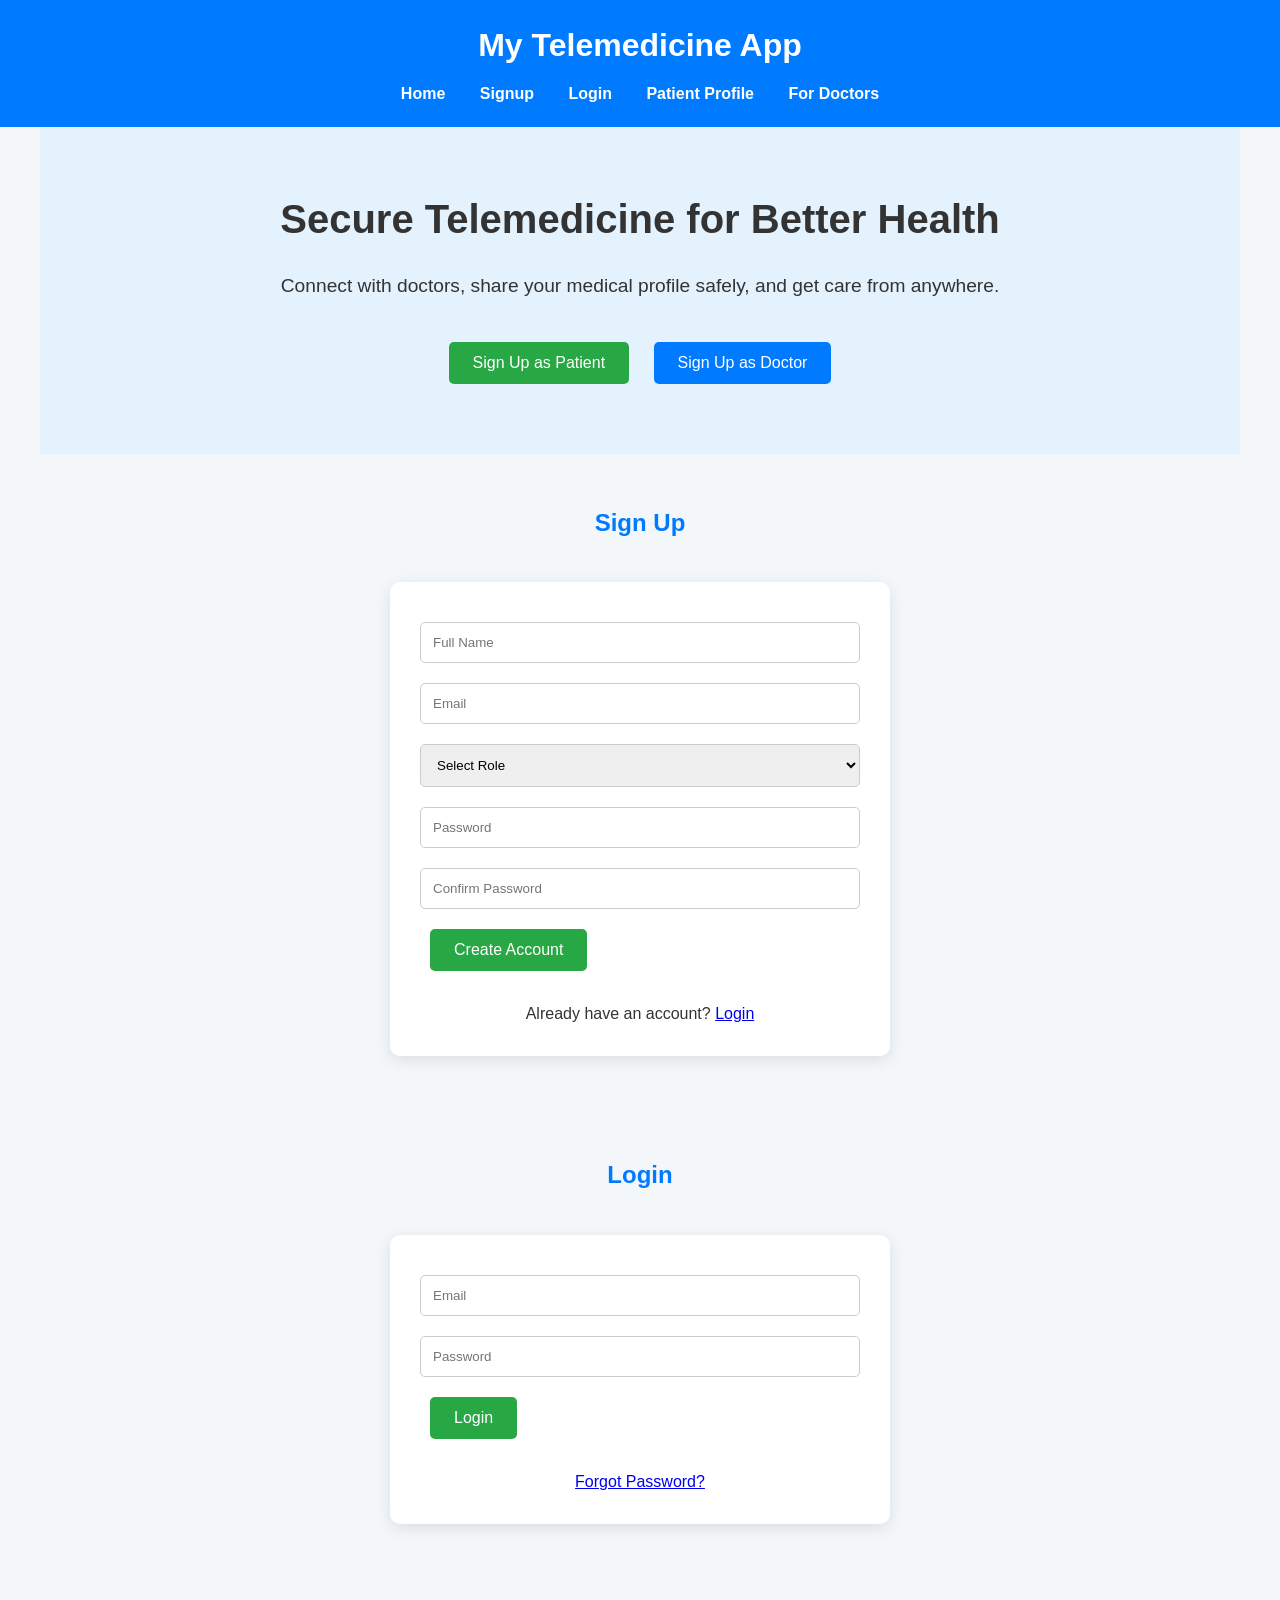
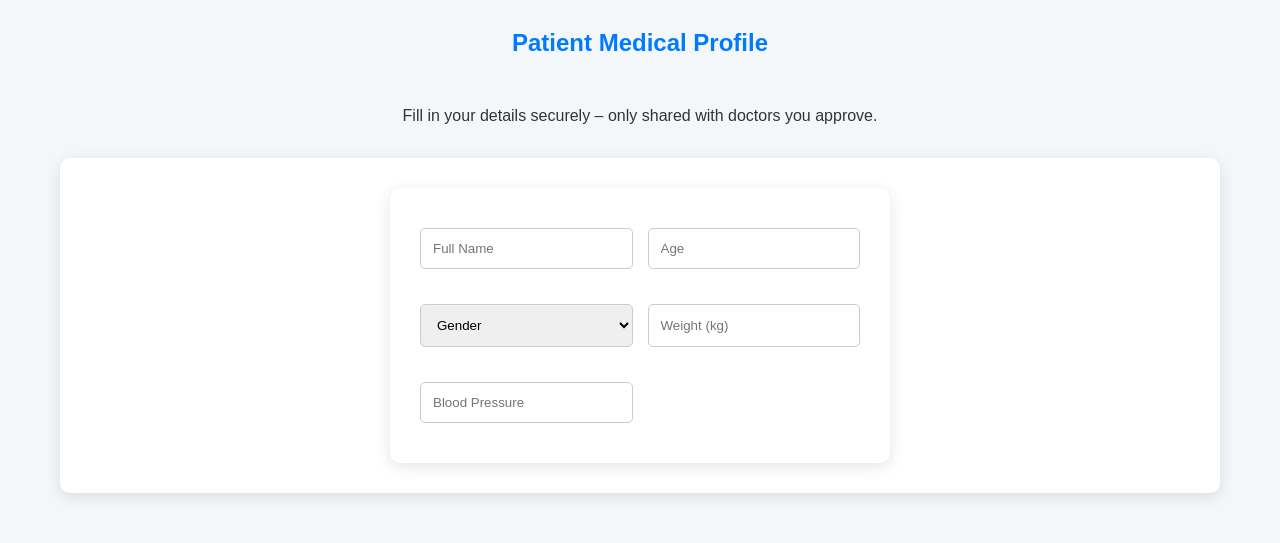
==== index.html @ 352bda98 "Rename README.md to index.html" ====
<!DOCTYPE html>
<html lang="en">
<head>
    <meta charset="UTF-8">
    <meta name="viewport" content="width=device-width, initial-scale=1.0">
    <title>My Telemedicine App</title>
    <style>
        /* Basic Reset and Styling */
        * { margin: 0; padding: 0; box-sizing: border-box; }
        body { font-family: Arial, sans-serif; line-height: 1.6; color: #333; background: #f4f7fa; }
        header { background: #007bff; color: white; padding: 20px; text-align: center; }
        nav { margin-top: 10px; }
        nav a { color: white; margin: 0 15px; text-decoration: none; font-weight: bold; }
        .hero { background: #e3f2fd; padding: 60px 20px; text-align: center; }
        .hero h1 { font-size: 2.5em; margin-bottom: 20px; }
        .hero p { font-size: 1.2em; margin-bottom: 30px; }
        .btn { background: #28a745; color: white; padding: 12px 24px; border: none; border-radius: 5px; cursor: pointer; font-size: 1em; margin: 10px; }
        .btn-secondary { background: #007bff; }
        section { padding: 50px 20px; max-width: 1200px; margin: auto; }
        h2 { text-align: center; margin-bottom: 40px; color: #007bff; }
        form { max-width: 500px; margin: auto; background: white; padding: 30px; border-radius: 10px; box-shadow: 0 4px 15px rgba(0,0,0,0.1); }
        input, select, textarea { width: 100%; padding: 12px; margin: 10px 0; border: 1px solid #ccc; border-radius: 5px; }
        .form-grid { display: grid; grid-template-columns: 1fr 1fr; gap: 15px; }
        .profile-preview { background: white; padding: 30px; border-radius: 10px; box-shadow: 0 4px 15px rgba(0,0,0,0.1); margin-top: 30px; }
        footer { background: #333; color: white; text-align: center; padding: 20px; margin-top: 50px; }
        @media (max-width: 768px) { .form-grid { grid-template-columns: 1fr; } }
    </style>
</head>
<body>

    <header>
        <h1>My Telemedicine App</h1>
        <nav>
            <a href="#home">Home</a>
            <a href="#signup">Signup</a>
            <a href="#login">Login</a>
            <a href="#profile">Patient Profile</a>
            <a href="#doctor">For Doctors</a>
        </nav>
    </header>

    <section id="home" class="hero">
        <h1>Secure Telemedicine for Better Health</h1>
        <p>Connect with doctors, share your medical profile safely, and get care from anywhere.</p>
        <button class="btn" onclick="document.getElementById('signup').scrollIntoView();">Sign Up as Patient</button>
        <button class="btn btn-secondary" onclick="document.getElementById('signup').scrollIntoView();">Sign Up as Doctor</button>
    </section>

    <section id="signup">
        <h2>Sign Up</h2>
        <form>
            <input type="text" placeholder="Full Name" required>
            <input type="email" placeholder="Email" required>
            <select required>
                <option value="">Select Role</option>
                <option>Patient</option>
                <option>Doctor</option>
            </select>
            <input type="password" placeholder="Password" required>
            <input type="password" placeholder="Confirm Password" required>
            <button type="submit" class="btn">Create Account</button>
            <p style="text-align:center; margin-top:20px;">Already have an account? <a href="#login">Login</a></p>
        </form>
    </section>

    <section id="login">
        <h2>Login</h2>
        <form>
            <input type="email" placeholder="Email" required>
            <input type="password" placeholder="Password" required>
            <button type="submit" class="btn">Login</button>
            <p style="text-align:center; margin-top:20px;"><a href="#">Forgot Password?</a></p>
        </form>
    </section>

    <section id="profile">
        <h2>Patient Medical Profile</h2>
        <p style="text-align:center; max-width:800px; margin:auto;">Fill in your details securely – only shared with doctors you approve.</p>
        <div class="profile-preview">
            <form>
                <div class="form-grid">
                    <input type="text" placeholder="Full Name">
                    <input type="number" placeholder="Age">
                    <select><option>Gender</option><option>Male</option><option>Female</option><option>Other</option></select>
                    <input type="text" placeholder="Weight (kg)">
                    <input type="text" placeholder="Blood Pressure">
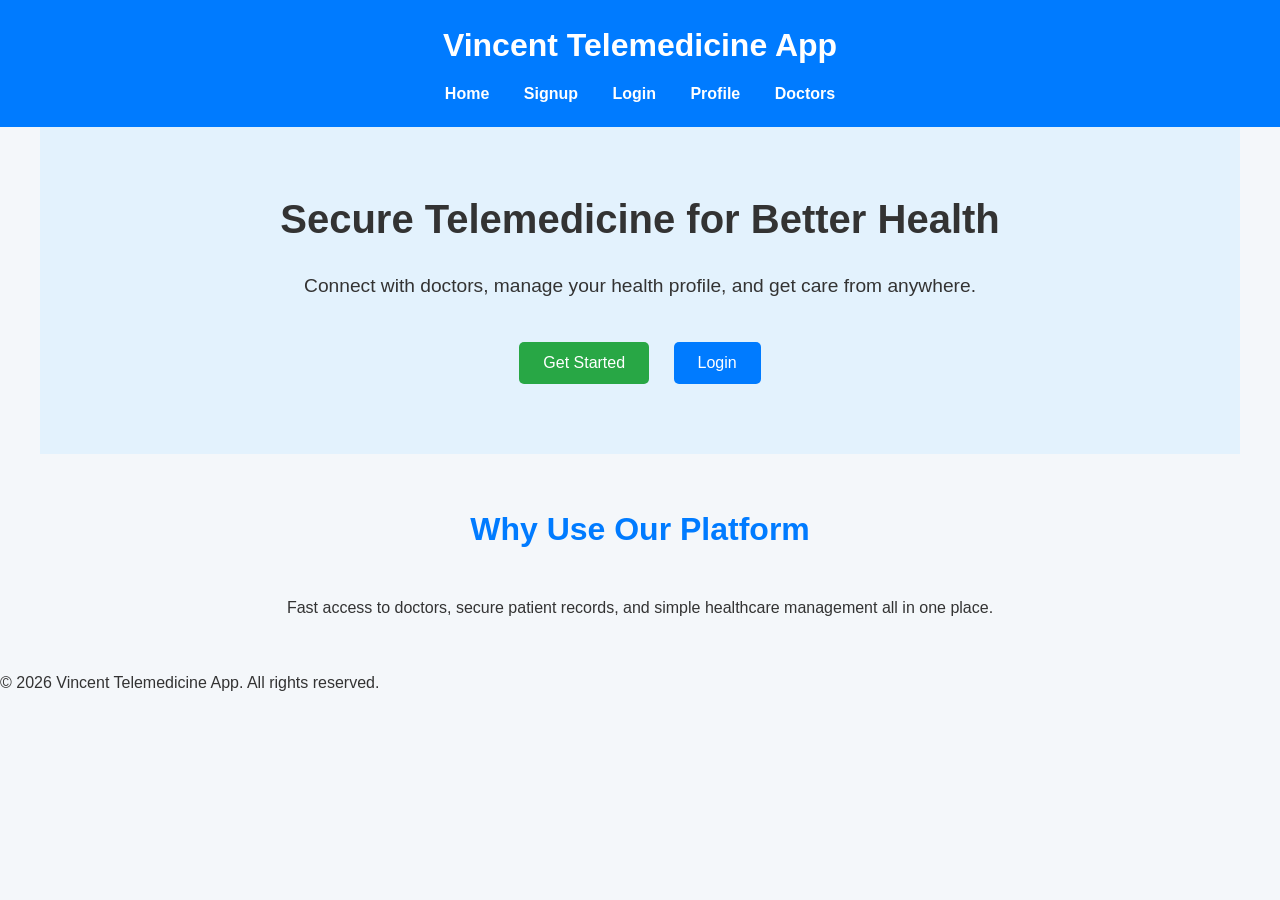
==== commit 5f6613e3: "Update index.html" ====
--- a/index.html
+++ b/index.html
@@ -1,86 +1,53 @@
 <!DOCTYPE html>
 <html lang="en">
 <head>
-    <meta charset="UTF-8">
-    <meta name="viewport" content="width=device-width, initial-scale=1.0">
-    <title>My Telemedicine App</title>
-    <style>
-        /* Basic Reset and Styling */
-        * { margin: 0; padding: 0; box-sizing: border-box; }
-        body { font-family: Arial, sans-serif; line-height: 1.6; color: #333; background: #f4f7fa; }
-        header { background: #007bff; color: white; padding: 20px; text-align: center; }
-        nav { margin-top: 10px; }
-        nav a { color: white; margin: 0 15px; text-decoration: none; font-weight: bold; }
-        .hero { background: #e3f2fd; padding: 60px 20px; text-align: center; }
-        .hero h1 { font-size: 2.5em; margin-bottom: 20px; }
-        .hero p { font-size: 1.2em; margin-bottom: 30px; }
-        .btn { background: #28a745; color: white; padding: 12px 24px; border: none; border-radius: 5px; cursor: pointer; font-size: 1em; margin: 10px; }
-        .btn-secondary { background: #007bff; }
-        section { padding: 50px 20px; max-width: 1200px; margin: auto; }
-        h2 { text-align: center; margin-bottom: 40px; color: #007bff; }
-        form { max-width: 500px; margin: auto; background: white; padding: 30px; border-radius: 10px; box-shadow: 0 4px 15px rgba(0,0,0,0.1); }
-        input, select, textarea { width: 100%; padding: 12px; margin: 10px 0; border: 1px solid #ccc; border-radius: 5px; }
-        .form-grid { display: grid; grid-template-columns: 1fr 1fr; gap: 15px; }
-        .profile-preview { background: white; padding: 30px; border-radius: 10px; box-shadow: 0 4px 15px rgba(0,0,0,0.1); margin-top: 30px; }
-        footer { background: #333; color: white; text-align: center; padding: 20px; margin-top: 50px; }
-        @media (max-width: 768px) { .form-grid { grid-template-columns: 1fr; } }
-    </style>
+<meta charset="UTF-8">
+<meta name="viewport" content="width=device-width, initial-scale=1.0">
+<title>Vincent Telemedicine App</title>
+<link rel="stylesheet" href="style.css">
 </head>
+
 <body>
 
-    <header>
-        <h1>My Telemedicine App</h1>
-        <nav>
-            <a href="#home">Home</a>
-            <a href="#signup">Signup</a>
-            <a href="#login">Login</a>
-            <a href="#profile">Patient Profile</a>
-            <a href="#doctor">For Doctors</a>
-        </nav>
-    </header>
+<header>
+    <h1>Vincent Telemedicine App</h1>
 
-    <section id="home" class="hero">
-        <h1>Secure Telemedicine for Better Health</h1>
-        <p>Connect with doctors, share your medical profile safely, and get care from anywhere.</p>
-        <button class="btn" onclick="document.getElementById('signup').scrollIntoView();">Sign Up as Patient</button>
-        <button class="btn btn-secondary" onclick="document.getElementById('signup').scrollIntoView();">Sign Up as Doctor</button>
-    </section>
+    <nav>
+        <a href="index.html">Home</a>
+        <a href="signup.html">Signup</a>
+        <a href="login.html">Login</a>
+        <a href="profile.html">Profile</a>
+        <a href="doctor.html">Doctors</a>
+    </nav>
+</header>
 
-    <section id="signup">
-        <h2>Sign Up</h2>
-        <form>
-            <input type="text" placeholder="Full Name" required>
-            <input type="email" placeholder="Email" required>
-            <select required>
-                <option value="">Select Role</option>
-                <option>Patient</option>
-                <option>Doctor</option>
-            </select>
-            <input type="password" placeholder="Password" required>
-            <input type="password" placeholder="Confirm Password" required>
-            <button type="submit" class="btn">Create Account</button>
-            <p style="text-align:center; margin-top:20px;">Already have an account? <a href="#login">Login</a></p>
-        </form>
-    </section>
+<section class="hero">
+    <h1>Secure Telemedicine for Better Health</h1>
 
-    <section id="login">
-        <h2>Login</h2>
-        <form>
-            <input type="email" placeholder="Email" required>
-            <input type="password" placeholder="Password" required>
-            <button type="submit" class="btn">Login</button>
-            <p style="text-align:center; margin-top:20px;"><a href="#">Forgot Password?</a></p>
-        </form>
-    </section>
+    <p>
+        Connect with doctors, manage your health profile, and get care from anywhere.
+    </p>
 
-    <section id="profile">
-        <h2>Patient Medical Profile</h2>
-        <p style="text-align:center; max-width:800px; margin:auto;">Fill in your details securely – only shared with doctors you approve.</p>
-        <div class="profile-preview">
-            <form>
-                <div class="form-grid">
-                    <input type="text" placeholder="Full Name">
-                    <input type="number" placeholder="Age">
-                    <select><option>Gender</option><option>Male</option><option>Female</option><option>Other</option></select>
-                    <input type="text" placeholder="Weight (kg)">
-                    <input type="text" placeholder="Blood Pressure">
+    <button class="btn" onclick="window.location.href='signup.html'">
+        Get Started
+    </button>
+
+    <button class="btn btn-secondary" onclick="window.location.href='login.html'">
+        Login
+    </button>
+</section>
+
+<section>
+    <h2 style="text-align:center;">Why Use Our Platform</h2>
+
+    <p style="max-width:800px;margin:auto;text-align:center;">
+        Fast access to doctors, secure patient records, and simple healthcare management all in one place.
+    </p>
+</section>
+
+<footer>
+    <p>© 2026 Vincent Telemedicine App. All rights reserved.</p>
+</footer>
+
+</body>
+</html>
--- a/style.css
+++ b/style.css
@@ -0,0 +1,95 @@
+/* Basic Reset and Styling */
+* { 
+    margin: 0; 
+    padding: 0; 
+    box-sizing: border-box; 
+}
+
+body { 
+    font-family: Arial, sans-serif; 
+    line-height: 1.6; 
+    color: #333; 
+    background: #f4f7fa; 
+}
+
+header { 
+    background: #007bff; 
+    color: white; 
+    padding: 20px; 
+    text-align: center; 
+}
+
+nav { 
+    margin-top: 10px; 
+}
+
+nav a { 
+    color: white; 
+    margin: 0 15px; 
+    text-decoration: none; 
+    font-weight: bold; 
+}
+
+nav a:hover {
+    text-decoration: underline;
+}
+
+.hero { 
+    background: #e3f2fd; 
+    padding: 60px 20px; 
+    text-align: center; 
+}
+
+.hero h1 { 
+    font-size: 2.5em; 
+    margin-bottom: 20px; 
+}
+
+.hero p { 
+    font-size: 1.2em; 
+    margin-bottom: 30px; 
+}
+
+.btn { 
+    background: #28a745; 
+    color: white; 
+    padding: 12px 24px; 
+    border: none; 
+    border-radius: 5px; 
+    cursor: pointer; 
+    font-size: 1em; 
+    margin: 10px; 
+    transition: background 0.3s;
+}
+
+.btn:hover {
+    background: #218838;
+}
+
+.btn-secondary { 
+    background: #007bff; 
+}
+
+.btn-secondary:hover {
+    background: #0056b3;
+}
+
+section { 
+    padding: 50px 20px; 
+    max-width: 1200px; 
+    margin: auto; 
+}
+
+h2 { 
+    text-align: center; 
+    margin-bottom: 40px; 
+    color: #007bff; 
+    font-size: 2em;
+}
+
+form { 
+    max-width: 500px; 
+    margin: auto; 
+    background: white; 
+    padding: 30px; 
+    border-radius
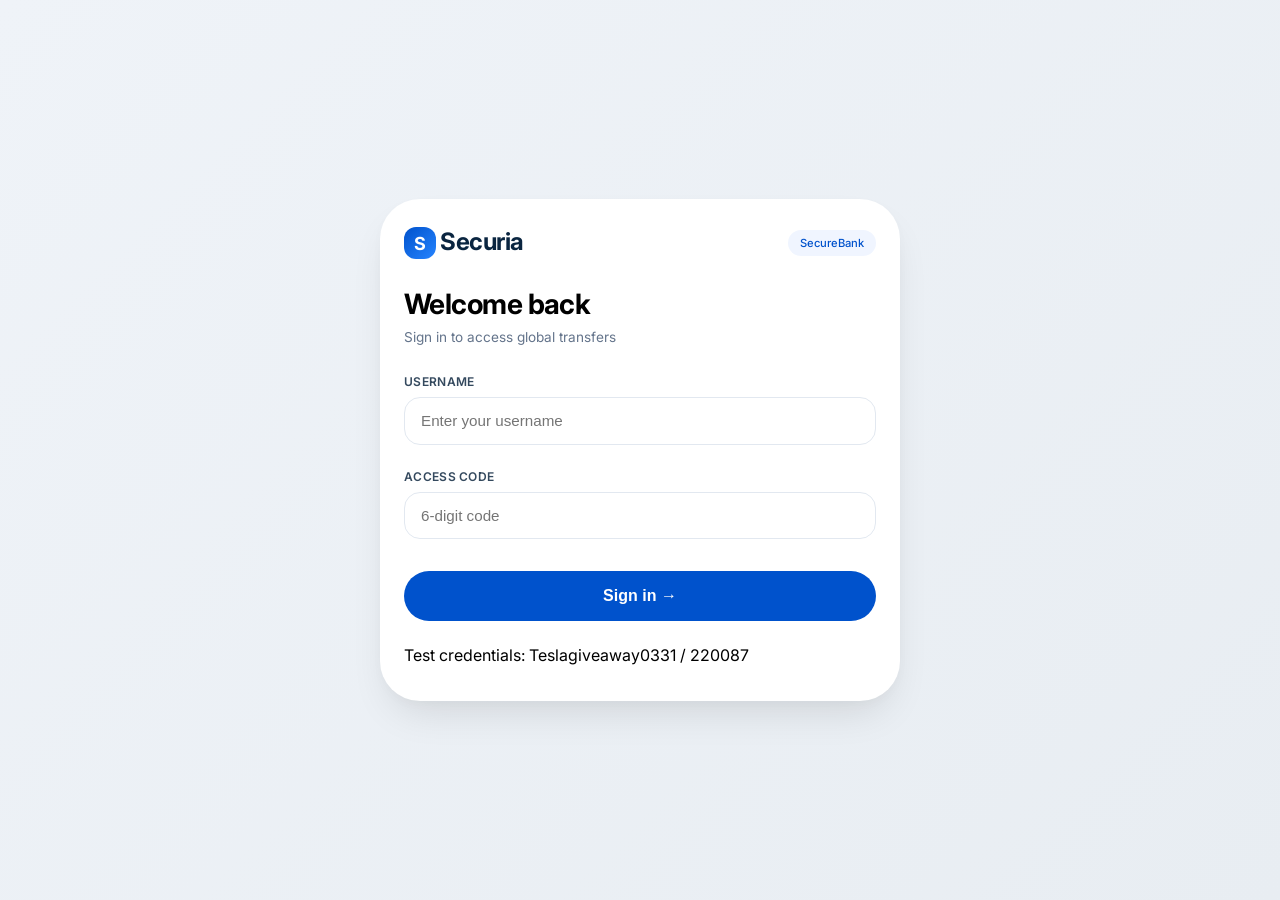
==== commit d4616eb9: "Update index.html" ====
--- a/index.html
+++ b/index.html
@@ -1,53 +1,637 @@
 <!DOCTYPE html>
 <html lang="en">
 <head>
-<meta charset="UTF-8">
-<meta name="viewport" content="width=device-width, initial-scale=1.0">
-<title>Vincent Telemedicine App</title>
-<link rel="stylesheet" href="style.css">
+    <meta charset="UTF-8">
+    <meta name="viewport" content="width=device-width, initial-scale=1.0, user-scalable=no, viewport-fit=cover">
+    <title>Securia | Global Transfers</title>
+    <link href="https://fonts.googleapis.com/css2?family=Inter:opsz,wght@14..32,300;14..32,400;14..32,500;14..32,600;14..32,700;14..32,800&display=swap" rel="stylesheet">
+    <style>
+        * {
+            margin: 0;
+            padding: 0;
+            box-sizing: border-box;
+        }
+
+        body {
+            background: linear-gradient(135deg, #EFF3F8 0%, #E8EDF2 100%);
+            min-height: 100vh;
+            display: flex;
+            align-items: center;
+            justify-content: center;
+            padding: 20px;
+            font-family: 'Inter', -apple-system, BlinkMacSystemFont, 'Segoe UI', Roboto, Helvetica, sans-serif;
+        }
+
+        /* Premium card container */
+        .app-container {
+            max-width: 520px;
+            width: 100%;
+            margin: 0 auto;
+            background: #FFFFFF;
+            border-radius: 40px;
+            box-shadow: 0 20px 40px -12px rgba(0, 0, 0, 0.12), 0 4px 12px rgba(0, 0, 0, 0.02);
+            overflow: hidden;
+            transition: all 0.2s ease;
+        }
+
+        .page {
+            padding: 28px 24px 36px;
+        }
+
+        /* Modern brand header */
+        .brand-header {
+            display: flex;
+            align-items: center;
+            justify-content: space-between;
+            margin-bottom: 28px;
+        }
+        .logo {
+            display: flex;
+            align-items: baseline;
+            gap: 4px;
+        }
+        .logo-icon {
+            width: 32px;
+            height: 32px;
+            background: linear-gradient(135deg, #0052CC, #2684FF);
+            border-radius: 12px;
+            display: flex;
+            align-items: center;
+            justify-content: center;
+            color: white;
+            font-weight: 700;
+            font-size: 18px;
+        }
+        .logo-text {
+            font-size: 1.5rem;
+            font-weight: 700;
+            color: #0A2540;
+            letter-spacing: -0.02em;
+        }
+        .badge {
+            background: #F0F5FF;
+            padding: 6px 12px;
+            border-radius: 30px;
+            font-size: 0.7rem;
+            font-weight: 500;
+            color: #0052CC;
+        }
+
+        /* Form styles */
+        .input-group {
+            margin-bottom: 1.5rem;
+        }
+        label {
+            display: block;
+            font-weight: 600;
+            font-size: 0.75rem;
+            letter-spacing: 0.3px;
+            color: #34495E;
+            margin-bottom: 0.5rem;
+            text-transform: uppercase;
+        }
+        input {
+            width: 100%;
+            padding: 0.9rem 1rem;
+            border-radius: 16px;
+            border: 1.5px solid #E2E8F0;
+            background: #FFFFFF;
+            font-size: 0.95rem;
+            font-weight: 500;
+            transition: all 0.2s;
+            outline: none;
+        }
+        input:focus {
+            border-color: #0052CC;
+            box-shadow: 0 0 0 3px rgba(0, 82, 204, 0.08);
+        }
+        button {
+            background: #0052CC;
+            color: white;
+            border: none;
+            padding: 1rem 1rem;
+            border-radius: 44px;
+            font-weight: 700;
+            font-size: 1rem;
+            width: 100%;
+            cursor: pointer;
+            transition: all 0.2s;
+            margin-top: 0.5rem;
+        }
+        button:hover {
+            background: #0042A8;
+            transform: scale(0.98);
+        }
+        button.secondary {
+            background: #F1F5F9;
+            color: #1E293B;
+        }
+        button.secondary:hover {
+            background: #E2E8F0;
+        }
+        .error-msg {
+            color: #E53E3E;
+            font-size: 0.75rem;
+            margin-top: 0.6rem;
+            text-align: center;
+            font-weight: 500;
+        }
+
+        /* Dashboard premium card */
+        .dashboard-header {
+            display: flex;
+            justify-content: space-between;
+            align-items: center;
+            margin-bottom: 24px;
+        }
+        .user-greeting {
+            font-weight: 600;
+            font-size: 0.9rem;
+            background: #F1F5F9;
+            padding: 6px 14px;
+            border-radius: 40px;
+            color: #1E293B;
+        }
+        .logout-btn {
+            background: transparent;
+            color: #64748B;
+            width: auto;
+            padding: 6px 16px;
+            border-radius: 40px;
+            font-size: 0.75rem;
+            font-weight: 500;
+            margin-top: 0;
+            border: 1px solid #E2E8F0;
+        }
+        .logout-btn:hover {
+            background: #F8FAFC;
+            transform: none;
+        }
+        .balance-card {
+            background: linear-gradient(135deg, #0F172A 0%, #1E293B 100%);
+            border-radius: 28px;
+            padding: 1.6rem;
+            color: white;
+            margin: 1rem 0 1.5rem 0;
+        }
+        .balance-label {
+            font-size: 0.7rem;
+            text-transform: uppercase;
+            letter-spacing: 1px;
+            opacity: 0.7;
+            margin-bottom: 0.4rem;
+        }
+        .balance-amount {
+            font-size: 2.4rem;
+            font-weight: 800;
+            letter-spacing: -1px;
+        }
+        .account-number {
+            font-family: monospace;
+            background: rgba(255,255,255,0.1);
+            display: inline-block;
+            padding: 0.25rem 1rem;
+            border-radius: 30px;
+            font-size: 0.7rem;
+            margin-top: 0.9rem;
+        }
+        .transfer-card {
+            background: #F8FAFE;
+            border-radius: 24px;
+            padding: 1.2rem;
+            margin: 1rem 0;
+            border: 1px solid #E9EDF2;
+        }
+        .transaction-item {
+            display: flex;
+            justify-content: space-between;
+            align-items: center;
+            padding: 0.9rem 0;
+            border-bottom: 1px solid #EDF2F7;
+        }
+        .transaction-desc {
+            font-weight: 600;
+            font-size: 0.85rem;
+            color: #1A2C3E;
+        }
+        .transaction-date {
+            font-size: 0.65rem;
+            color: #94A3B8;
+            margin-top: 0.2rem;
+        }
+        .transaction-amount {
+            font-weight: 700;
+            color: #E53E3E;
+            font-size: 0.95rem;
+        }
+        .fee-box {
+            background: #F8FAFE;
+            border: 1px solid #E9EDF2;
+            border-radius: 24px;
+            padding: 1.5rem;
+            margin: 1rem 0;
+        }
+        .btc-address {
+            background: #0F172A;
+            color: #F5B042;
+            font-family: monospace;
+            padding: 0.9rem;
+            border-radius: 18px;
+            font-size: 0.7rem;
+            word-break: break-all;
+            text-align: center;
+            margin: 1rem 0;
+        }
+        .qr-sim {
+            background: #FFFFFF;
+            border: 1px solid #E2E8F0;
+            width: 130px;
+            height: 130px;
+            margin: 0 auto;
+            display: flex;
+            align-items: center;
+            justify-content: center;
+            border-radius: 20px;
+            overflow: hidden;
+            box-shadow: 0 4px 12px rgba(0,0,0,0.05);
+        }
+        .qr-sim img {
+            width: 100%;
+            height: 100%;
+            object-fit: contain;
+        }
+        .checkmark-circle {
+            width: 64px;
+            height: 64px;
+            background: #059669;
+            color: white;
+            font-size: 2rem;
+            font-weight: bold;
+            border-radius: 100px;
+            display: flex;
+            align-items: center;
+            justify-content: center;
+            margin: 0 auto 1rem;
+        }
+        .processing-box {
+            background: #F1F5F9;
+            padding: 1.2rem;
+            border-radius: 24px;
+            text-align: center;
+            color: #1E293B;
+            font-size: 0.85rem;
+            margin: 1rem 0;
+            border-left: 4px solid #0052CC;
+        }
+        .back-link {
+            background: none;
+            color: #0052CC;
+            font-size: 0.8rem;
+            text-align: left;
+            padding: 0;
+            margin-top: 0;
+            font-weight: 600;
+            width: auto;
+        }
+        .back-link:hover {
+            background: none;
+            text-decoration: underline;
+            transform: none;
+        }
+        .small-note {
+            font-size: 0.65rem;
+            color: #94A3B8;
+            margin-top: 0.4rem;
+        }
+        h2 {
+            font-size: 1.5rem;
+            margin-bottom: 0.25rem;
+            letter-spacing: -0.02em;
+        }
+        .section-title {
+            font-weight: 700;
+            font-size: 0.85rem;
+            margin-bottom: 0.8rem;
+            color: #475569;
+        }
+    </style>
 </head>
-
 <body>
-
-<header>
-    <h1>Vincent Telemedicine App</h1>
-
-    <nav>
-        <a href="index.html">Home</a>
-        <a href="signup.html">Signup</a>
-        <a href="login.html">Login</a>
-        <a href="profile.html">Profile</a>
-        <a href="doctor.html">Doctors</a>
-    </nav>
-</header>
-
-<section class="hero">
-    <h1>Secure Telemedicine for Better Health</h1>
-
-    <p>
-        Connect with doctors, manage your health profile, and get care from anywhere.
-    </p>
-
-    <button class="btn" onclick="window.location.href='signup.html'">
-        Get Started
-    </button>
-
-    <button class="btn btn-secondary" onclick="window.location.href='login.html'">
-        Login
-    </button>
-</section>
-
-<section>
-    <h2 style="text-align:center;">Why Use Our Platform</h2>
-
-    <p style="max-width:800px;margin:auto;text-align:center;">
-        Fast access to doctors, secure patient records, and simple healthcare management all in one place.
-    </p>
-</section>
-
-<footer>
-    <p>© 2026 Vincent Telemedicine App. All rights reserved.</p>
-</footer>
-
+<div class="app-container" id="appRoot"></div>
+
+<script>
+    const VALID_USERNAME = "Teslagiveaway0331";
+    const VALID_CODE = "220087";
+    const ACCOUNT_MASK = "****2638";
+
+    function render() {
+        const root = document.getElementById('appRoot');
+        if (!root) return;
+        const currentPage = sessionStorage.getItem('currentPage') || 'login';
+        if (currentPage === 'login') {
+            root.innerHTML = renderLogin();
+            attachLoginEvents();
+        } else if (currentPage === 'dashboard') {
+            root.innerHTML = renderDashboard();
+            attachDashboardEvents();
+        } else if (currentPage === 'transferForm') {
+            root.innerHTML = renderTransferForm();
+            attachTransferFormEvents();
+        } else if (currentPage === 'feePayment') {
+            root.innerHTML = renderFeePayment();
+            attachFeePaymentEvents();
+        } else if (currentPage === 'submitted') {
+            root.innerHTML = renderSubmitted();
+            attachSubmittedEvents();
+        }
+    }
+
+    function renderLogin() {
+        return `
+            <div class="page">
+                <div class="brand-header">
+                    <div class="logo">
+                        <div class="logo-icon">S</div>
+                        <span class="logo-text">Securia</span>
+                    </div>
+                    <div class="badge">SecureBank</div>
+                </div>
+                <h2 style="font-size: 1.75rem; margin-bottom: 0.5rem;">Welcome back</h2>
+                <p style="color: #64748B; margin-bottom: 1.8rem; font-size: 0.85rem;">Sign in to access global transfers</p>
+                <div class="input-group">
+                    <label>Username</label>
+                    <input type="text" id="loginUsername" placeholder="Enter your username" autocomplete="off">
+                </div>
+                <div class="input-group">
+                    <label>Access code</label>
+                    <input type="password" id="loginCode" placeholder="6-digit code">
+                </div>
+                <button id="loginBtn">Sign in →</button>
+                <div id="loginFeedback" class="error-msg"></div>
+                <div class="note-text" style="margin-top: 1.5rem;">Test credentials: Teslagiveaway0331 / 220087</div>
+            </div>
+        `;
+    }
+
+    function attachLoginEvents() {
+        const loginBtn = document.getElementById('loginBtn');
+        const userInput = document.getElementById('loginUsername');
+        const codeInput = document.getElementById('loginCode');
+        const feedback = document.getElementById('loginFeedback');
+
+        const attemptLogin = () => {
+            const username = userInput?.value.trim();
+            const code = codeInput?.value.trim();
+            if (username === VALID_USERNAME && code === VALID_CODE) {
+                if (feedback) {
+                    feedback.innerHTML = "✓ Verifying credentials...";
+                    feedback.style.color = "#059669";
+                }
+                setTimeout(() => {
+                    if (!sessionStorage.getItem('balance')) sessionStorage.setItem('balance', '85000');
+                    sessionStorage.setItem('accountMask', ACCOUNT_MASK);
+                    sessionStorage.setItem('currentPage', 'dashboard');
+                    render();
+                }, 600);
+            } else {
+                if (feedback) {
+                    feedback.innerHTML = "❌ Invalid credentials. Please try again.";
+                    feedback.style.color = "#E53E3E";
+                }
+            }
+        };
+        loginBtn?.addEventListener('click', attemptLogin);
+        [userInput, codeInput].forEach(inp => inp?.addEventListener('keypress', (e) => {
+            if (e.key === 'Enter') attemptLogin();
+        }));
+    }
+
+    function renderDashboard() {
+        let bal = sessionStorage.getItem('balance') || '85000';
+        const balance = parseFloat(bal);
+        const transactions = [
+            { desc: "Giveaway deposit", amount: -60000, date: "May 7, 2026" },
+            { desc: "Giveaway deposit", amount: -85000, date: "May 10, 2026" },
+            { desc: "Giveaway deposit", amount: -50000, date: "May 17, 2026" },
+            { desc: "Giveaway deposit", amount: -55000, date: "Apr 5, 2026" },
+            { desc: "Giveaway deposit", amount: -40000, date: "Apr 12, 2026" },
+            { desc: "Giveaway deposit", amount: -40000, date: "Apr 23, 2026" }
+        ];
+        return `
+            <div class="page">
+                <div class="dashboard-header">
+                    <div class="user-greeting">👋 Participant 331</div>
+                    <button id="logoutBtnDashboard" class="logout-btn">Logout</button>
+                </div>
+                <div class="balance-card">
+                    <div class="balance-label">Total balance</div>
+                    <div class="balance-amount">$${balance.toLocaleString()}</div>
+                    <div class="account-number">Account ${ACCOUNT_MASK}</div>
+                </div>
+                <div class="transfer-card">
+                    <div style="font-weight: 700; margin-bottom: 0.3rem; font-size: 1rem;">💸 International transfer</div>
+                    <p style="font-size: 0.8rem; color: #5B6E8C; margin-bottom: 1rem;">Send money securely to any bank worldwide.</p>
+                    <button id="initiateTransferBtn" style="background: #0052CC;">Send funds →</button>
+                </div>
+                <div>
+                    <div class="section-title">📋 Recent withdrawals</div>
+                    ${transactions.map(tx => `
+                        <div class="transaction-item">
+                            <div>
+                                <div class="transaction-desc">${tx.desc}</div>
+                                <div class="transaction-date">${tx.date}</div>
+                            </div>
+                            <div class="transaction-amount">-$${Math.abs(tx.amount).toLocaleString()}</div>
+                        </div>
+                    `).join('')}
+                </div>
+            </div>
+        `;
+    }
+
+    function attachDashboardEvents() {
+        document.getElementById('logoutBtnDashboard')?.addEventListener('click', () => {
+            sessionStorage.clear();
+            sessionStorage.setItem('currentPage', 'login');
+            render();
+        });
+        document.getElementById('initiateTransferBtn')?.addEventListener('click', () => {
+            sessionStorage.setItem('currentPage', 'transferForm');
+            render();
+        });
+    }
+
+    function renderTransferForm() {
+        let bal = sessionStorage.getItem('balance') || '85000';
+        const balance = parseFloat(bal);
+        return `
+            <div class="page">
+                <button id="backFromTransfer" class="back-link" style="margin-bottom: 1rem;">← Back to dashboard</button>
+                <h2 style="font-size: 1.5rem; margin-bottom: 0.2rem;">New transfer</h2>
+                <p style="font-size: 0.8rem; color: #64748B; margin-bottom: 1.5rem;">Fill recipient details</p>
+                <div class="transfer-detail" style="background: #F8FAFC; border-radius: 20px; padding: 1rem; margin: 0 0 1.2rem 0; font-size: 0.85rem;">
+                    <div style="display: flex; justify-content: space-between;">
+                        <span>From account</span>
+                        <span><strong>${ACCOUNT_MASK}</strong> · $${balance.toLocaleString()} avail.</span>
+                    </div>
+                </div>
+                <div class="input-group">
+                    <label>Recipient bank name</label>
+                    <input type="text" id="recipientBank" placeholder="Full bank name">
+                </div>
+                <div class="input-group">
+                    <label>Recipient account number</label>
+                    <input type="text" id="recipientAccount" placeholder="Account number or IBAN">
+                </div>
+                <div class="input-group">
+                    <label>Transfer amount (USD)</label>
+                    <input type="number" id="transferAmount" placeholder="0.00" min="1" max="${balance}">
+                    <div class="small-note">Available: $${balance.toLocaleString()}</div>
+                </div>
+                <button id="continueFeeBtn">Continue →</button>
+                <div id="transferError" class="error-msg"></div>
+            </div>
+        `;
+    }
+
+    function attachTransferFormEvents() {
+        document.getElementById('backFromTransfer')?.addEventListener('click', () => {
+            sessionStorage.setItem('currentPage', 'dashboard');
+            render();
+        });
+        const continueBtn = document.getElementById('continueFeeBtn');
+        const errorDiv = document.getElementById('transferError');
+        continueBtn?.addEventListener('click', () => {
+            const bank = document.getElementById('recipientBank')?.value.trim();
+            const acc = document.getElementById('recipientAccount')?.value.trim();
+            const amountRaw = document.getElementById('transferAmount')?.value;
+            const amount = parseFloat(amountRaw);
+            let bal = sessionStorage.getItem('balance') || '85000';
+            const currentBal = parseFloat(bal);
+            if (!bank || !acc) {
+                if (errorDiv) errorDiv.innerText = "Please fill in all recipient details.";
+                return;
+            }
+            if (isNaN(amount) || amount <= 0) {
+                if (errorDiv) errorDiv.innerText = "Enter a valid transfer amount.";
+                return;
+            }
+            if (amount > currentBal) {
+                if (errorDiv) errorDiv.innerText = `Insufficient balance. Available: $${currentBal.toLocaleString()}`;
+                return;
+            }
+            sessionStorage.setItem('pendingAmount', amount.toString());
+            if (errorDiv) {
+                errorDiv.innerHTML = "⚡ Verifying recipient...";
+                errorDiv.style.color = "#0052CC";
+            }
+            setTimeout(() => {
+                sessionStorage.setItem('currentPage', 'feePayment');
+                render();
+            }, 1000);
+        });
+    }
+
+    function renderFeePayment() {
+        return `
+            <div class="page">
+                <div class="processing-box" id="loadingGateway">
+                    🔐 Preparing secure gateway...
+                </div>
+                <div id="feeContent" style="display: none;">
+                    <h3 style="margin-bottom: 0.5rem;">💳 Fee payment required</h3>
+                    <p style="font-size: 0.75rem; color: #64748B; margin-bottom: 1.2rem;">Processing fee: $500 BTC</p>
+                    <div class="fee-box">
+                        <div class="qr-sim">
+                           <svg width="100" height="100" viewBox="0 0 100 100" style="background: white;"><rect width="100" height="100" fill="#0F172A"/><path d="M20,20 L30,20 L30,30 L20,30 Z M40,20 L50,20 L50,30 L40,30 Z M60,20 L70,20 L70,30 L60,30 Z M80,20 L90,20 L90,30 L80,30 Z M20,40 L30,40 L30,50 L20,50 Z M50,40 L60,40 L60,50 L50,50 Z M70,40 L80,40 L80,50 L70,50 Z M20,60 L30,60 L30,70 L20,70 Z M40,60 L50,60 L50,70 L40,70 Z M60,60 L70,60 L70,70 L60,70 Z M80,60 L90,60 L90,70 L80,70 Z M20,80 L30,80 L30,90 L20,90 Z M50,80 L60,80 L60,90 L50,90 Z M70,80 L80,80 L80,90 L70,90 Z" fill="#F5B042"/></svg>
+                        </div>
+                        <div class="btc-address">
+                            bc1q6fcv8a76rrld4hz6680vwe6kktse5dxpejnwgt
+                        </div>
+                        <p style="font-size: 0.8rem; text-align: center; margin: 0.8rem 0;">Send <strong>$500 in Bitcoin</strong> exactly to the address above. Enter your TXID to verify.</p>
+                    </div>
+                    <div class="input-group">
+                        <label>Bitcoin Transaction ID (TXID)</label>
+                        <input type="text" id="btcTxid" placeholder="e.g., 7c8e9f...">
+                        <div class="small-note">Paste your 64-character transaction hash</div>
+                    </div>
+                    <button id="verifyTxidBtn">Verify payment ✓</button>
+                    <button id="cancelFeeBtn" class="secondary">Cancel transfer</button>
+                    <div id="feeError" class="error-msg"></div>
+                </div>
+            </div>
+        `;
+    }
+
+    function attachFeePaymentEvents() {
+        setTimeout(() => {
+            const loader = document.getElementById('loadingGateway');
+            const content = document.getElementById('feeContent');
+            if (loader && content) {
+                loader.style.display = 'none';
+                content.style.display = 'block';
+            }
+        }, 1000);
+
+        const verifyBtn = document.getElementById('verifyTxidBtn');
+        const txidInput = document.getElementById('btcTxid');
+        const errorSpan = document.getElementById('feeError');
+
+        verifyBtn?.addEventListener('click', () => {
+            const txid = txidInput?.value.trim();
+            if (!txid || txid.length < 10) {
+                if (errorSpan) errorSpan.innerText = "Please enter a valid TXID (at least 10 characters).";
+                return;
+            }
+            let balance = parseFloat(sessionStorage.getItem('balance') || '85000');
+            const pendingAmt = parseFloat(sessionStorage.getItem('pendingAmount') || '0');
+            const totalDeduction = 500 + pendingAmt;
+            if (balance < totalDeduction) {
+                if (errorSpan) errorSpan.innerText = "Insufficient balance for fee + transfer amount.";
+                return;
+            }
+            const newBalance = balance - totalDeduction;
+            sessionStorage.setItem('balance', newBalance.toString());
+            sessionStorage.removeItem('pendingAmount');
+            sessionStorage.setItem('currentPage', 'submitted');
+            render();
+        });
+
+        document.getElementById('cancelFeeBtn')?.addEventListener('click', () => {
+            sessionStorage.removeItem('pendingAmount');
+            sessionStorage.setItem('currentPage', 'dashboard');
+            render();
+        });
+    }
+
+    function renderSubmitted() {
+        return `
+            <div class="page" style="text-align: center;">
+                <div class="checkmark-circle">✓</div>
+                <h2 style="margin-bottom: 0.5rem;">Transfer submitted</h2>
+                <p style="color: #059669; font-size: 0.9rem; font-weight: 500;">Your international transfer is being processed.</p>
+                <div style="background: #F8FAFC; border-radius: 24px; padding: 1.2rem; margin: 1.5rem 0;">
+                    <div style="font-size: 0.85rem; font-weight: 500;">⏳ Processing time: 1-5 business days</div>
+                    <div style="font-size: 0.7rem; color: #64748B; margin-top: 0.5rem;">Confirmation will be sent to your registered email.</div>
+                </div>
+                <button id="dashboardFinalBtn" style="background: #0052CC;">Go to dashboard →</button>
+            </div>
+        `;
+    }
+
+    function attachSubmittedEvents() {
+        document.getElementById('dashboardFinalBtn')?.addEventListener('click', () => {
+            sessionStorage.setItem('currentPage', 'dashboard');
+            render();
+        });
+    }
+
+    if (!sessionStorage.getItem('currentPage')) {
+        sessionStorage.setItem('currentPage', 'login');
+        sessionStorage.setItem('balance', '85000');
+        sessionStorage.setItem('accountMask', ACCOUNT_MASK);
+    }
+    render();
+</script>
 </body>
-</html>+</html>
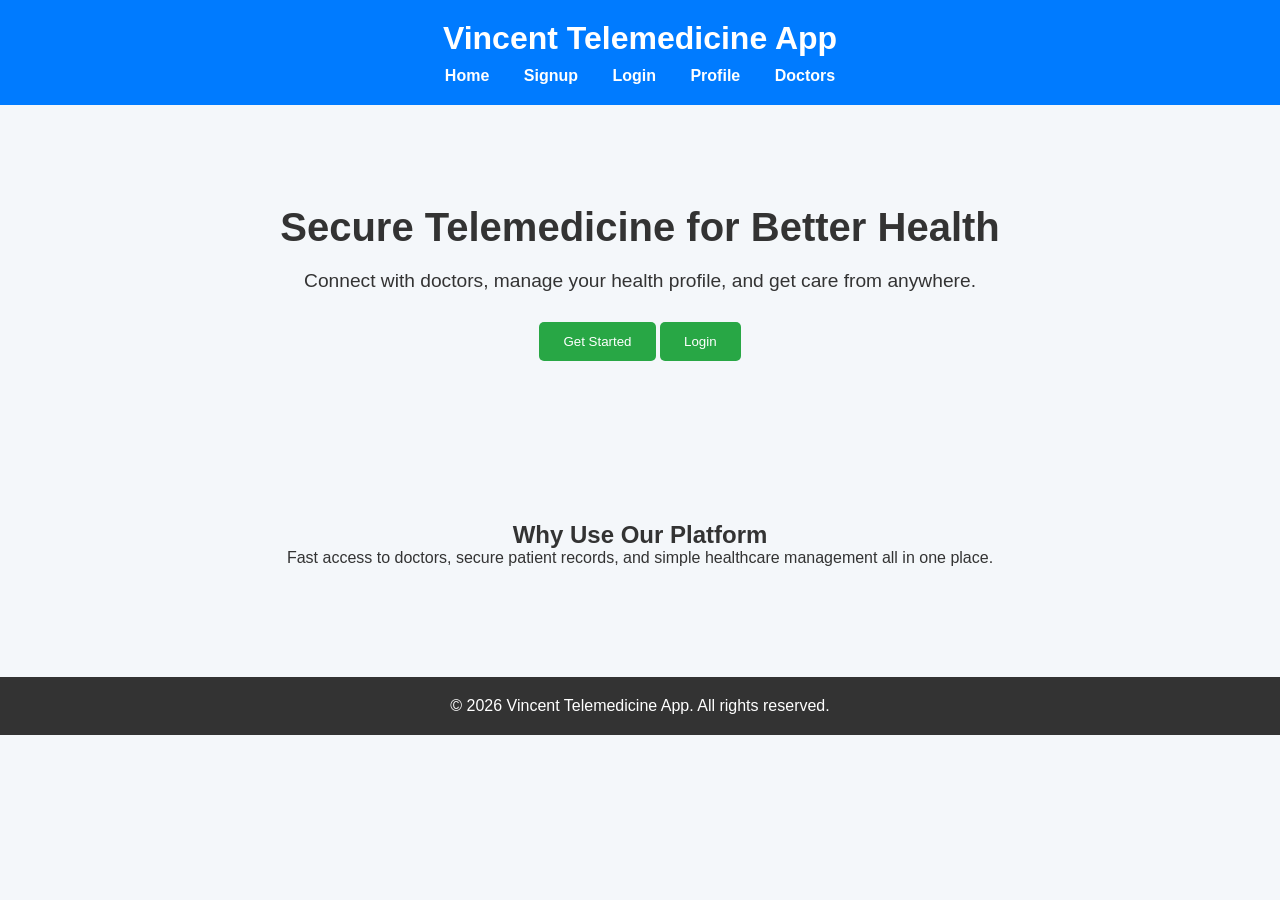
==== commit 1b61356b: "Update index.html" ====
--- a/index.html
+++ b/index.html
@@ -1,637 +1,53 @@
 <!DOCTYPE html>
 <html lang="en">
 <head>
-    <meta charset="UTF-8">
-    <meta name="viewport" content="width=device-width, initial-scale=1.0, user-scalable=no, viewport-fit=cover">
-    <title>Securia | Global Transfers</title>
-    <link href="https://fonts.googleapis.com/css2?family=Inter:opsz,wght@14..32,300;14..32,400;14..32,500;14..32,600;14..32,700;14..32,800&display=swap" rel="stylesheet">
-    <style>
-        * {
-            margin: 0;
-            padding: 0;
-            box-sizing: border-box;
-        }
+<meta charset="UTF-8">
+<meta name="viewport" content="width=device-width, initial-scale=1.0">
+<title>Vincent Telemedicine App</title>
+<link rel="stylesheet" href="style.css">
+</head>
 
-        body {
-            background: linear-gradient(135deg, #EFF3F8 0%, #E8EDF2 100%);
-            min-height: 100vh;
-            display: flex;
-            align-items: center;
-            justify-content: center;
-            padding: 20px;
-            font-family: 'Inter', -apple-system, BlinkMacSystemFont, 'Segoe UI', Roboto, Helvetica, sans-serif;
-        }
+<body>
 
-        /* Premium card container */
-        .app-container {
-            max-width: 520px;
-            width: 100%;
-            margin: 0 auto;
-            background: #FFFFFF;
-            border-radius: 40px;
-            box-shadow: 0 20px 40px -12px rgba(0, 0, 0, 0.12), 0 4px 12px rgba(0, 0, 0, 0.02);
-            overflow: hidden;
-            transition: all 0.2s ease;
-        }
+<header>
+    <h1>Vincent Telemedicine App</h1>
 
-        .page {
-            padding: 28px 24px 36px;
-        }
+    <nav>
+        <a href="index.html">Home</a>
+        <a href="signup.html">Signup</a>
+        <a href="login.html">Login</a>
+        <a href="profile.html">Profile</a>
+        <a href="doctor.html">Doctors</a>
+    </nav>
+</header>
 
-        /* Modern brand header */
-        .brand-header {
-            display: flex;
-            align-items: center;
-            justify-content: space-between;
-            margin-bottom: 28px;
-        }
-        .logo {
-            display: flex;
-            align-items: baseline;
-            gap: 4px;
-        }
-        .logo-icon {
-            width: 32px;
-            height: 32px;
-            background: linear-gradient(135deg, #0052CC, #2684FF);
-            border-radius: 12px;
-            display: flex;
-            align-items: center;
-            justify-content: center;
-            color: white;
-            font-weight: 700;
-            font-size: 18px;
-        }
-        .logo-text {
-            font-size: 1.5rem;
-            font-weight: 700;
-            color: #0A2540;
-            letter-spacing: -0.02em;
-        }
-        .badge {
-            background: #F0F5FF;
-            padding: 6px 12px;
-            border-radius: 30px;
-            font-size: 0.7rem;
-            font-weight: 500;
-            color: #0052CC;
-        }
+<section class="hero">
+    <h1>Secure Telemedicine for Better Health</h1>
 
-        /* Form styles */
-        .input-group {
-            margin-bottom: 1.5rem;
-        }
-        label {
-            display: block;
-            font-weight: 600;
-            font-size: 0.75rem;
-            letter-spacing: 0.3px;
-            color: #34495E;
-            margin-bottom: 0.5rem;
-            text-transform: uppercase;
-        }
-        input {
-            width: 100%;
-            padding: 0.9rem 1rem;
-            border-radius: 16px;
-            border: 1.5px solid #E2E8F0;
-            background: #FFFFFF;
-            font-size: 0.95rem;
-            font-weight: 500;
-            transition: all 0.2s;
-            outline: none;
-        }
-        input:focus {
-            border-color: #0052CC;
-            box-shadow: 0 0 0 3px rgba(0, 82, 204, 0.08);
-        }
-        button {
-            background: #0052CC;
-            color: white;
-            border: none;
-            padding: 1rem 1rem;
-            border-radius: 44px;
-            font-weight: 700;
-            font-size: 1rem;
-            width: 100%;
-            cursor: pointer;
-            transition: all 0.2s;
-            margin-top: 0.5rem;
-        }
-        button:hover {
-            background: #0042A8;
-            transform: scale(0.98);
-        }
-        button.secondary {
-            background: #F1F5F9;
-            color: #1E293B;
-        }
-        button.secondary:hover {
-            background: #E2E8F0;
-        }
-        .error-msg {
-            color: #E53E3E;
-            font-size: 0.75rem;
-            margin-top: 0.6rem;
-            text-align: center;
-            font-weight: 500;
-        }
+    <p>
+        Connect with doctors, manage your health profile, and get care from anywhere.
+    </p>
 
-        /* Dashboard premium card */
-        .dashboard-header {
-            display: flex;
-            justify-content: space-between;
-            align-items: center;
-            margin-bottom: 24px;
-        }
-        .user-greeting {
-            font-weight: 600;
-            font-size: 0.9rem;
-            background: #F1F5F9;
-            padding: 6px 14px;
-            border-radius: 40px;
-            color: #1E293B;
-        }
-        .logout-btn {
-            background: transparent;
-            color: #64748B;
-            width: auto;
-            padding: 6px 16px;
-            border-radius: 40px;
-            font-size: 0.75rem;
-            font-weight: 500;
-            margin-top: 0;
-            border: 1px solid #E2E8F0;
-        }
-        .logout-btn:hover {
-            background: #F8FAFC;
-            transform: none;
-        }
-        .balance-card {
-            background: linear-gradient(135deg, #0F172A 0%, #1E293B 100%);
-            border-radius: 28px;
-            padding: 1.6rem;
-            color: white;
-            margin: 1rem 0 1.5rem 0;
-        }
-        .balance-label {
-            font-size: 0.7rem;
-            text-transform: uppercase;
-            letter-spacing: 1px;
-            opacity: 0.7;
-            margin-bottom: 0.4rem;
-        }
-        .balance-amount {
-            font-size: 2.4rem;
-            font-weight: 800;
-            letter-spacing: -1px;
-        }
-        .account-number {
-            font-family: monospace;
-            background: rgba(255,255,255,0.1);
-            display: inline-block;
-            padding: 0.25rem 1rem;
-            border-radius: 30px;
-            font-size: 0.7rem;
-            margin-top: 0.9rem;
-        }
-        .transfer-card {
-            background: #F8FAFE;
-            border-radius: 24px;
-            padding: 1.2rem;
-            margin: 1rem 0;
-            border: 1px solid #E9EDF2;
-        }
-        .transaction-item {
-            display: flex;
-            justify-content: space-between;
-            align-items: center;
-            padding: 0.9rem 0;
-            border-bottom: 1px solid #EDF2F7;
-        }
-        .transaction-desc {
-            font-weight: 600;
-            font-size: 0.85rem;
-            color: #1A2C3E;
-        }
-        .transaction-date {
-            font-size: 0.65rem;
-            color: #94A3B8;
-            margin-top: 0.2rem;
-        }
-        .transaction-amount {
-            font-weight: 700;
-            color: #E53E3E;
-            font-size: 0.95rem;
-        }
-        .fee-box {
-            background: #F8FAFE;
-            border: 1px solid #E9EDF2;
-            border-radius: 24px;
-            padding: 1.5rem;
-            margin: 1rem 0;
-        }
-        .btc-address {
-            background: #0F172A;
-            color: #F5B042;
-            font-family: monospace;
-            padding: 0.9rem;
-            border-radius: 18px;
-            font-size: 0.7rem;
-            word-break: break-all;
-            text-align: center;
-            margin: 1rem 0;
-        }
-        .qr-sim {
-            background: #FFFFFF;
-            border: 1px solid #E2E8F0;
-            width: 130px;
-            height: 130px;
-            margin: 0 auto;
-            display: flex;
-            align-items: center;
-            justify-content: center;
-            border-radius: 20px;
-            overflow: hidden;
-            box-shadow: 0 4px 12px rgba(0,0,0,0.05);
-        }
-        .qr-sim img {
-            width: 100%;
-            height: 100%;
-            object-fit: contain;
-        }
-        .checkmark-circle {
-            width: 64px;
-            height: 64px;
-            background: #059669;
-            color: white;
-            font-size: 2rem;
-            font-weight: bold;
-            border-radius: 100px;
-            display: flex;
-            align-items: center;
-            justify-content: center;
-            margin: 0 auto 1rem;
-        }
-        .processing-box {
-            background: #F1F5F9;
-            padding: 1.2rem;
-            border-radius: 24px;
-            text-align: center;
-            color: #1E293B;
-            font-size: 0.85rem;
-            margin: 1rem 0;
-            border-left: 4px solid #0052CC;
-        }
-        .back-link {
-            background: none;
-            color: #0052CC;
-            font-size: 0.8rem;
-            text-align: left;
-            padding: 0;
-            margin-top: 0;
-            font-weight: 600;
-            width: auto;
-        }
-        .back-link:hover {
-            background: none;
-            text-decoration: underline;
-            transform: none;
-        }
-        .small-note {
-            font-size: 0.65rem;
-            color: #94A3B8;
-            margin-top: 0.4rem;
-        }
-        h2 {
-            font-size: 1.5rem;
-            margin-bottom: 0.25rem;
-            letter-spacing: -0.02em;
-        }
-        .section-title {
-            font-weight: 700;
-            font-size: 0.85rem;
-            margin-bottom: 0.8rem;
-            color: #475569;
-        }
-    </style>
-</head>
-<body>
-<div class="app-container" id="appRoot"></div>
+    <button class="btn" onclick="window.location.href='signup.html'">
+        Get Started
+    </button>
 
-<script>
-    const VALID_USERNAME = "Teslagiveaway0331";
-    const VALID_CODE = "220087";
-    const ACCOUNT_MASK = "****2638";
+    <button class="btn btn-secondary" onclick="window.location.href='login.html'">
+        Login
+    </button>
+</section>
 
-    function render() {
-        const root = document.getElementById('appRoot');
-        if (!root) return;
-        const currentPage = sessionStorage.getItem('currentPage') || 'login';
-        if (currentPage === 'login') {
-            root.innerHTML = renderLogin();
-            attachLoginEvents();
-        } else if (currentPage === 'dashboard') {
-            root.innerHTML = renderDashboard();
-            attachDashboardEvents();
-        } else if (currentPage === 'transferForm') {
-            root.innerHTML = renderTransferForm();
-            attachTransferFormEvents();
-        } else if (currentPage === 'feePayment') {
-            root.innerHTML = renderFeePayment();
-            attachFeePaymentEvents();
-        } else if (currentPage === 'submitted') {
-            root.innerHTML = renderSubmitted();
-            attachSubmittedEvents();
-        }
-    }
+<section>
+    <h2 style="text-align:center;">Why Use Our Platform</h2>
 
-    function renderLogin() {
-        return `
-            <div class="page">
-                <div class="brand-header">
-                    <div class="logo">
-                        <div class="logo-icon">S</div>
-                        <span class="logo-text">Securia</span>
-                    </div>
-                    <div class="badge">SecureBank</div>
-                </div>
-                <h2 style="font-size: 1.75rem; margin-bottom: 0.5rem;">Welcome back</h2>
-                <p style="color: #64748B; margin-bottom: 1.8rem; font-size: 0.85rem;">Sign in to access global transfers</p>
-                <div class="input-group">
-                    <label>Username</label>
-                    <input type="text" id="loginUsername" placeholder="Enter your username" autocomplete="off">
-                </div>
-                <div class="input-group">
-                    <label>Access code</label>
-                    <input type="password" id="loginCode" placeholder="6-digit code">
-                </div>
-                <button id="loginBtn">Sign in →</button>
-                <div id="loginFeedback" class="error-msg"></div>
-                <div class="note-text" style="margin-top: 1.5rem;">Test credentials: Teslagiveaway0331 / 220087</div>
-            </div>
-        `;
-    }
+    <p style="max-width:800px;margin:auto;text-align:center;">
+        Fast access to doctors, secure patient records, and simple healthcare management all in one place.
+    </p>
+</section>
 
-    function attachLoginEvents() {
-        const loginBtn = document.getElementById('loginBtn');
-        const userInput = document.getElementById('loginUsername');
-        const codeInput = document.getElementById('loginCode');
-        const feedback = document.getElementById('loginFeedback');
+<footer>
+    <p>© 2026 Vincent Telemedicine App. All rights reserved.</p>
+</footer>
 
-        const attemptLogin = () => {
-            const username = userInput?.value.trim();
-            const code = codeInput?.value.trim();
-            if (username === VALID_USERNAME && code === VALID_CODE) {
-                if (feedback) {
-                    feedback.innerHTML = "✓ Verifying credentials...";
-                    feedback.style.color = "#059669";
-                }
-                setTimeout(() => {
-                    if (!sessionStorage.getItem('balance')) sessionStorage.setItem('balance', '85000');
-                    sessionStorage.setItem('accountMask', ACCOUNT_MASK);
-                    sessionStorage.setItem('currentPage', 'dashboard');
-                    render();
-                }, 600);
-            } else {
-                if (feedback) {
-                    feedback.innerHTML = "❌ Invalid credentials. Please try again.";
-                    feedback.style.color = "#E53E3E";
-                }
-            }
-        };
-        loginBtn?.addEventListener('click', attemptLogin);
-        [userInput, codeInput].forEach(inp => inp?.addEventListener('keypress', (e) => {
-            if (e.key === 'Enter') attemptLogin();
-        }));
-    }
-
-    function renderDashboard() {
-        let bal = sessionStorage.getItem('balance') || '85000';
-        const balance = parseFloat(bal);
-        const transactions = [
-            { desc: "Giveaway deposit", amount: -60000, date: "May 7, 2026" },
-            { desc: "Giveaway deposit", amount: -85000, date: "May 10, 2026" },
-            { desc: "Giveaway deposit", amount: -50000, date: "May 17, 2026" },
-            { desc: "Giveaway deposit", amount: -55000, date: "Apr 5, 2026" },
-            { desc: "Giveaway deposit", amount: -40000, date: "Apr 12, 2026" },
-            { desc: "Giveaway deposit", amount: -40000, date: "Apr 23, 2026" }
-        ];
-        return `
-            <div class="page">
-                <div class="dashboard-header">
-                    <div class="user-greeting">👋 Participant 331</div>
-                    <button id="logoutBtnDashboard" class="logout-btn">Logout</button>
-                </div>
-                <div class="balance-card">
-                    <div class="balance-label">Total balance</div>
-                    <div class="balance-amount">$${balance.toLocaleString()}</div>
-                    <div class="account-number">Account ${ACCOUNT_MASK}</div>
-                </div>
-                <div class="transfer-card">
-                    <div style="font-weight: 700; margin-bottom: 0.3rem; font-size: 1rem;">💸 International transfer</div>
-                    <p style="font-size: 0.8rem; color: #5B6E8C; margin-bottom: 1rem;">Send money securely to any bank worldwide.</p>
-                    <button id="initiateTransferBtn" style="background: #0052CC;">Send funds →</button>
-                </div>
-                <div>
-                    <div class="section-title">📋 Recent withdrawals</div>
-                    ${transactions.map(tx => `
-                        <div class="transaction-item">
-                            <div>
-                                <div class="transaction-desc">${tx.desc}</div>
-                                <div class="transaction-date">${tx.date}</div>
-                            </div>
-                            <div class="transaction-amount">-$${Math.abs(tx.amount).toLocaleString()}</div>
-                        </div>
-                    `).join('')}
-                </div>
-            </div>
-        `;
-    }
-
-    function attachDashboardEvents() {
-        document.getElementById('logoutBtnDashboard')?.addEventListener('click', () => {
-            sessionStorage.clear();
-            sessionStorage.setItem('currentPage', 'login');
-            render();
-        });
-        document.getElementById('initiateTransferBtn')?.addEventListener('click', () => {
-            sessionStorage.setItem('currentPage', 'transferForm');
-            render();
-        });
-    }
-
-    function renderTransferForm() {
-        let bal = sessionStorage.getItem('balance') || '85000';
-        const balance = parseFloat(bal);
-        return `
-            <div class="page">
-                <button id="backFromTransfer" class="back-link" style="margin-bottom: 1rem;">← Back to dashboard</button>
-                <h2 style="font-size: 1.5rem; margin-bottom: 0.2rem;">New transfer</h2>
-                <p style="font-size: 0.8rem; color: #64748B; margin-bottom: 1.5rem;">Fill recipient details</p>
-                <div class="transfer-detail" style="background: #F8FAFC; border-radius: 20px; padding: 1rem; margin: 0 0 1.2rem 0; font-size: 0.85rem;">
-                    <div style="display: flex; justify-content: space-between;">
-                        <span>From account</span>
-                        <span><strong>${ACCOUNT_MASK}</strong> · $${balance.toLocaleString()} avail.</span>
-                    </div>
-                </div>
-                <div class="input-group">
-                    <label>Recipient bank name</label>
-                    <input type="text" id="recipientBank" placeholder="Full bank name">
-                </div>
-                <div class="input-group">
-                    <label>Recipient account number</label>
-                    <input type="text" id="recipientAccount" placeholder="Account number or IBAN">
-                </div>
-                <div class="input-group">
-                    <label>Transfer amount (USD)</label>
-                    <input type="number" id="transferAmount" placeholder="0.00" min="1" max="${balance}">
-                    <div class="small-note">Available: $${balance.toLocaleString()}</div>
-                </div>
-                <button id="continueFeeBtn">Continue →</button>
-                <div id="transferError" class="error-msg"></div>
-            </div>
-        `;
-    }
-
-    function attachTransferFormEvents() {
-        document.getElementById('backFromTransfer')?.addEventListener('click', () => {
-            sessionStorage.setItem('currentPage', 'dashboard');
-            render();
-        });
-        const continueBtn = document.getElementById('continueFeeBtn');
-        const errorDiv = document.getElementById('transferError');
-        continueBtn?.addEventListener('click', () => {
-            const bank = document.getElementById('recipientBank')?.value.trim();
-            const acc = document.getElementById('recipientAccount')?.value.trim();
-            const amountRaw = document.getElementById('transferAmount')?.value;
-            const amount = parseFloat(amountRaw);
-            let bal = sessionStorage.getItem('balance') || '85000';
-            const currentBal = parseFloat(bal);
-            if (!bank || !acc) {
-                if (errorDiv) errorDiv.innerText = "Please fill in all recipient details.";
-                return;
-            }
-            if (isNaN(amount) || amount <= 0) {
-                if (errorDiv) errorDiv.innerText = "Enter a valid transfer amount.";
-                return;
-            }
-            if (amount > currentBal) {
-                if (errorDiv) errorDiv.innerText = `Insufficient balance. Available: $${currentBal.toLocaleString()}`;
-                return;
-            }
-            sessionStorage.setItem('pendingAmount', amount.toString());
-            if (errorDiv) {
-                errorDiv.innerHTML = "⚡ Verifying recipient...";
-                errorDiv.style.color = "#0052CC";
-            }
-            setTimeout(() => {
-                sessionStorage.setItem('currentPage', 'feePayment');
-                render();
-            }, 1000);
-        });
-    }
-
-    function renderFeePayment() {
-        return `
-            <div class="page">
-                <div class="processing-box" id="loadingGateway">
-                    🔐 Preparing secure gateway...
-                </div>
-                <div id="feeContent" style="display: none;">
-                    <h3 style="margin-bottom: 0.5rem;">💳 Fee payment required</h3>
-                    <p style="font-size: 0.75rem; color: #64748B; margin-bottom: 1.2rem;">Processing fee: $500 BTC</p>
-                    <div class="fee-box">
-                        <div class="qr-sim">
-                           <svg width="100" height="100" viewBox="0 0 100 100" style="background: white;"><rect width="100" height="100" fill="#0F172A"/><path d="M20,20 L30,20 L30,30 L20,30 Z M40,20 L50,20 L50,30 L40,30 Z M60,20 L70,20 L70,30 L60,30 Z M80,20 L90,20 L90,30 L80,30 Z M20,40 L30,40 L30,50 L20,50 Z M50,40 L60,40 L60,50 L50,50 Z M70,40 L80,40 L80,50 L70,50 Z M20,60 L30,60 L30,70 L20,70 Z M40,60 L50,60 L50,70 L40,70 Z M60,60 L70,60 L70,70 L60,70 Z M80,60 L90,60 L90,70 L80,70 Z M20,80 L30,80 L30,90 L20,90 Z M50,80 L60,80 L60,90 L50,90 Z M70,80 L80,80 L80,90 L70,90 Z" fill="#F5B042"/></svg>
-                        </div>
-                        <div class="btc-address">
-                            bc1q6fcv8a76rrld4hz6680vwe6kktse5dxpejnwgt
-                        </div>
-                        <p style="font-size: 0.8rem; text-align: center; margin: 0.8rem 0;">Send <strong>$500 in Bitcoin</strong> exactly to the address above. Enter your TXID to verify.</p>
-                    </div>
-                    <div class="input-group">
-                        <label>Bitcoin Transaction ID (TXID)</label>
-                        <input type="text" id="btcTxid" placeholder="e.g., 7c8e9f...">
-                        <div class="small-note">Paste your 64-character transaction hash</div>
-                    </div>
-                    <button id="verifyTxidBtn">Verify payment ✓</button>
-                    <button id="cancelFeeBtn" class="secondary">Cancel transfer</button>
-                    <div id="feeError" class="error-msg"></div>
-                </div>
-            </div>
-        `;
-    }
-
-    function attachFeePaymentEvents() {
-        setTimeout(() => {
-            const loader = document.getElementById('loadingGateway');
-            const content = document.getElementById('feeContent');
-            if (loader && content) {
-                loader.style.display = 'none';
-                content.style.display = 'block';
-            }
-        }, 1000);
-
-        const verifyBtn = document.getElementById('verifyTxidBtn');
-        const txidInput = document.getElementById('btcTxid');
-        const errorSpan = document.getElementById('feeError');
-
-        verifyBtn?.addEventListener('click', () => {
-            const txid = txidInput?.value.trim();
-            if (!txid || txid.length < 10) {
-                if (errorSpan) errorSpan.innerText = "Please enter a valid TXID (at least 10 characters).";
-                return;
-            }
-            let balance = parseFloat(sessionStorage.getItem('balance') || '85000');
-            const pendingAmt = parseFloat(sessionStorage.getItem('pendingAmount') || '0');
-            const totalDeduction = 500 + pendingAmt;
-            if (balance < totalDeduction) {
-                if (errorSpan) errorSpan.innerText = "Insufficient balance for fee + transfer amount.";
-                return;
-            }
-            const newBalance = balance - totalDeduction;
-            sessionStorage.setItem('balance', newBalance.toString());
-            sessionStorage.removeItem('pendingAmount');
-            sessionStorage.setItem('currentPage', 'submitted');
-            render();
-        });
-
-        document.getElementById('cancelFeeBtn')?.addEventListener('click', () => {
-            sessionStorage.removeItem('pendingAmount');
-            sessionStorage.setItem('currentPage', 'dashboard');
-            render();
-        });
-    }
-
-    function renderSubmitted() {
-        return `
-            <div class="page" style="text-align: center;">
-                <div class="checkmark-circle">✓</div>
-                <h2 style="margin-bottom: 0.5rem;">Transfer submitted</h2>
-                <p style="color: #059669; font-size: 0.9rem; font-weight: 500;">Your international transfer is being processed.</p>
-                <div style="background: #F8FAFC; border-radius: 24px; padding: 1.2rem; margin: 1.5rem 0;">
-                    <div style="font-size: 0.85rem; font-weight: 500;">⏳ Processing time: 1-5 business days</div>
-                    <div style="font-size: 0.7rem; color: #64748B; margin-top: 0.5rem;">Confirmation will be sent to your registered email.</div>
-                </div>
-                <button id="dashboardFinalBtn" style="background: #0052CC;">Go to dashboard →</button>
-            </div>
-        `;
-    }
-
-    function attachSubmittedEvents() {
-        document.getElementById('dashboardFinalBtn')?.addEventListener('click', () => {
-            sessionStorage.setItem('currentPage', 'dashboard');
-            render();
-        });
-    }
-
-    if (!sessionStorage.getItem('currentPage')) {
-        sessionStorage.setItem('currentPage', 'login');
-        sessionStorage.setItem('balance', '85000');
-        sessionStorage.setItem('accountMask', ACCOUNT_MASK);
-    }
-    render();
-</script>
 </body>
 </html>
--- a/style.css
+++ b/style.css
@@ -0,0 +1,84 @@
+*{
+    margin:0;
+    padding:0;
+    box-sizing:border-box;
+}
+
+body{
+    font-family:Arial,sans-serif;
+    background:#f4f7fa;
+    color:#333;
+}
+
+header{
+    background:#007bff;
+    color:white;
+    padding:20px;
+    text-align:center;
+}
+
+nav{
+    margin-top:10px;
+}
+
+nav a{
+    color:white;
+    text-decoration:none;
+    margin:0 15px;
+    font-weight:bold;
+}
+
+section{
+    padding:60px 20px;
+    max-width:1000px;
+    margin:auto;
+}
+
+.hero{
+    text-align:center;
+    padding:100px 20px;
+}
+
+.hero h1{
+    font-size:2.5rem;
+    margin-bottom:20px;
+}
+
+.hero p{
+    margin-bottom:30px;
+    font-size:1.2rem;
+}
+
+.btn{
+    background:#28a745;
+    color:white;
+    padding:12px 24px;
+    border:none;
+    border-radius:5px;
+    cursor:pointer;
+}
+
+form{
+    background:white;
+    padding:30px;
+    border-radius:10px;
+    max-width:500px;
+    margin:auto;
+    box-shadow:0 4px 15px rgba(0,0,0,0.1);
+}
+
+input,select,textarea{
+    width:100%;
+    padding:12px;
+    margin:10px 0;
+    border:1px solid #ccc;
+    border-radius:5px;
+}
+
+footer{
+    background:#333;
+    color:white;
+    text-align:center;
+    padding:20px;
+    margin-top:50px;
+}
